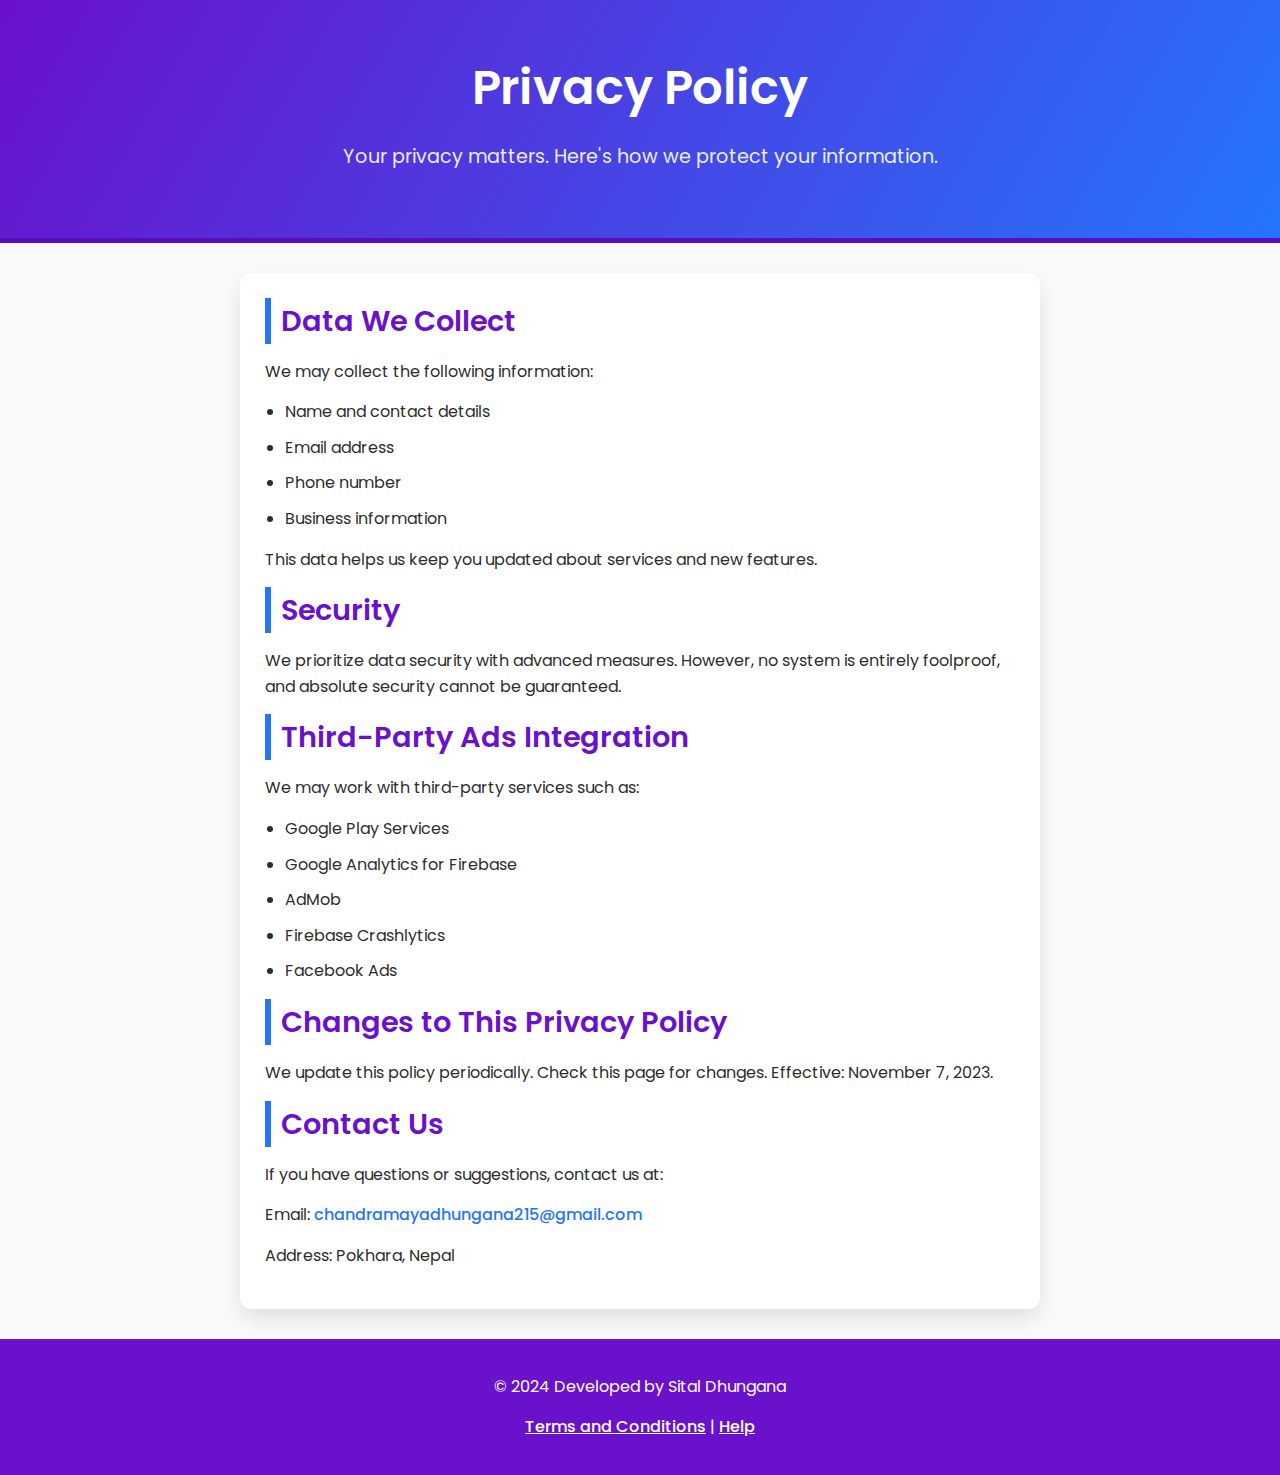
==== privacypolicy/index.html @ f4ea3caa "added" ====
<!DOCTYPE html>
<html lang="en">
<head>
    <meta charset="UTF-8">
    <meta name="viewport" content="width=device-width, initial-scale=1.0">
    <title>Privacy Policy</title>
    <link href="https://fonts.googleapis.com/css2?family=Poppins:wght@300;400;600&display=swap" rel="stylesheet">
    <style>
        /* General Reset */
        * {
            margin: 0;
            padding: 0;
            box-sizing: border-box;
        }

        body {
            font-family: 'Poppins', sans-serif;
            background-color: #f9fafb;
            color: #2d2d2d;
            line-height: 1.6;
            overflow-x: hidden;
        }

        header {
            background: linear-gradient(120deg, #6a11cb, #2575fc);
            color: #fff;
            padding: 50px 20px;
            text-align: center;
            border-bottom: 5px solid #5a0dbb;
            animation: fadeIn 1s ease-in-out;
        }

        header h1 {
            font-size: 3rem;
            font-weight: 600;
            margin-bottom: 10px;
            animation: slideIn 1.2s ease-in-out;
        }

        header p {
            font-size: 1.2rem;
            opacity: 0.9;
            animation: fadeIn 1.5s ease-in-out;
        }

        .container {
            max-width: 800px;
            margin: 30px auto;
            background: #ffffff;
            border-radius: 12px;
            box-shadow: 0px 10px 20px rgba(0, 0, 0, 0.1);
            padding: 25px;
            animation: slideUp 1s ease-in-out;
        }

        h2 {
            color: #6a11cb;
            margin-bottom: 15px;
            font-size: 1.8rem;
            font-weight: 600;
            border-left: 6px solid #2575fc;
            padding-left: 10px;
        }

        p, ul {
            margin: 15px 0;
            font-size: 1rem;
        }

        ul {
            padding-left: 20px;
        }

        ul li {
            margin-bottom: 10px;
        }

        a {
            color: #2575fc;
            text-decoration: none;
            font-weight: 500;
        }

        a:hover {
            text-decoration: underline;
        }

        footer {
            text-align: center;
            padding: 20px 0;
            background: #6a11cb;
            color: #fff;
            margin-top: 20px;
            font-size: 0.9rem;
        }

        footer a {
            color: #fff;
            text-decoration: underline;
        }

        .back-to-top {
            position: fixed;
            bottom: 20px;
            right: 20px;
            background: #6a11cb;
            color: white;
            padding: 14px 16px;
            border-radius: 50%;
            font-size: 1.5rem;
            cursor: pointer;
            box-shadow: 0px 4px 15px rgba(0, 0, 0, 0.2);
            display: none;
            animation: fadeIn 0.5s ease-in-out;
        }

        /* Animations */
        @keyframes fadeIn {
            from {
                opacity: 0;
            }
            to {
                opacity: 1;
            }
        }

        @keyframes slideIn {
            from {
                transform: translateX(-100%);
                opacity: 0;
            }
            to {
                transform: translateX(0);
                opacity: 1;
            }
        }

        @keyframes slideUp {
            from {
                transform: translateY(50px);
                opacity: 0;
            }
            to {
                transform: translateY(0);
                opacity: 1;
            }
        }

        /* Responsive Design */
        @media (max-width: 768px) {
            header h1 {
                font-size: 2.4rem;
            }

            header p {
                font-size: 1rem;
            }

            h2 {
                font-size: 1.5rem;
            }
        }
    </style>
</head>
<body>

<header>
    <h1>Privacy Policy</h1>
    <p>Your privacy matters. Here's how we protect your information.</p>
</header>

<div class="container">
    <h2>Data We Collect</h2>
    <p>We may collect the following information:</p>
    <ul>
        <li>Name and contact details</li>
        <li>Email address</li>
        <li>Phone number</li>
        <li>Business information</li>
    </ul>
    <p>This data helps us keep you updated about services and new features.</p>

    <h2>Security</h2>
    <p>We prioritize data security with advanced measures. However, no system is entirely foolproof, and absolute security cannot be guaranteed.</p>

    <h2>Third-Party Ads Integration</h2>
    <p>We may work with third-party services such as:</p>
    <ul>
        <li>Google Play Services</li>
        <li>Google Analytics for Firebase</li>
        <li>AdMob</li>
        <li>Firebase Crashlytics</li>
        <li>Facebook Ads</li>
    </ul>

    <h2>Changes to This Privacy Policy</h2>
    <p>We update this policy periodically. Check this page for changes. Effective: November 7, 2023.</p>

    <h2>Contact Us</h2>
    <p>If you have questions or suggestions, contact us at:</p>
    <p>Email: <a href="mailto:chandramayadhungana215@gmail.com">chandramayadhungana215@gmail.com</a></p>
    <p>Address: Pokhara, Nepal</p>
</div>

<footer>
    <p>© 2024 Developed by Sital Dhungana</p>
    <p><a href="#">Terms and Conditions</a> | <a href="#">Help</a></p>
</footer>

<div class="back-to-top" id="backToTop">↑</div>

<script>
    // Back-to-Top Button Logic
    const backToTop = document.getElementById('backToTop');
    window.onscroll = function () {
        if (window.scrollY > 200) {
            backToTop.style.display = 'block';
        } else {
            backToTop.style.display = 'none';
        }
    };

    backToTop.onclick = function () {
        window.scrollTo({ top: 0, behavior: 'smooth' });
    };
</script>

</body>
</html>
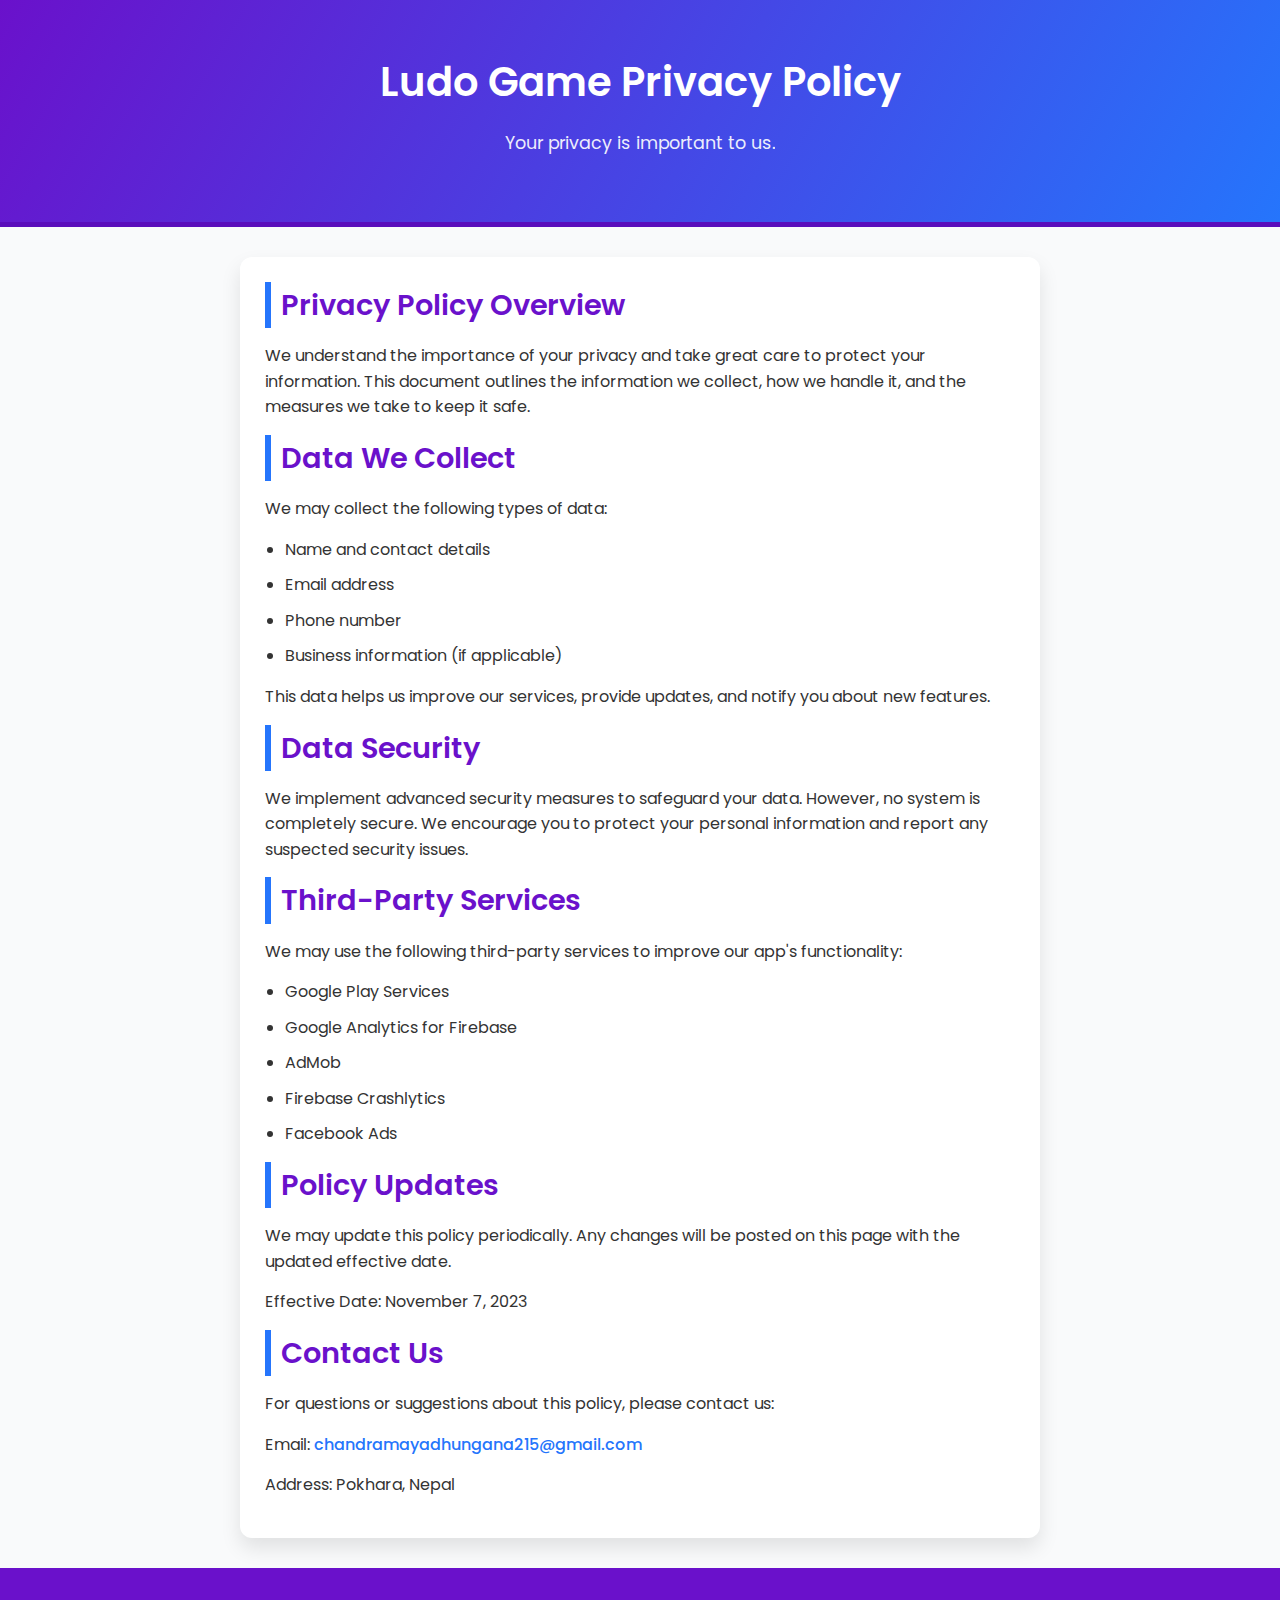
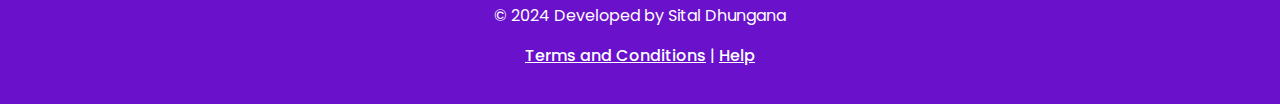
==== commit 920603f1: "privacy policy" ====
--- a/privacypolicy/index.html
+++ b/privacypolicy/index.html
@@ -3,7 +3,8 @@
 <head>
     <meta charset="UTF-8">
     <meta name="viewport" content="width=device-width, initial-scale=1.0">
-    <title>Privacy Policy</title>
+    <meta name="description" content="Privacy Policy: Learn how we collect, use, and protect your information for the Ludo Game.">
+    <title>Ludo Game Privacy Policy</title>
     <link href="https://fonts.googleapis.com/css2?family=Poppins:wght@300;400;600&display=swap" rel="stylesheet">
     <style>
         /* General Reset */
@@ -16,7 +17,7 @@
         body {
             font-family: 'Poppins', sans-serif;
             background-color: #f9fafb;
-            color: #2d2d2d;
+            color: #333;
             line-height: 1.6;
             overflow-x: hidden;
         }
@@ -24,33 +25,30 @@
         header {
             background: linear-gradient(120deg, #6a11cb, #2575fc);
             color: #fff;
+            text-align: center;
             padding: 50px 20px;
-            text-align: center;
             border-bottom: 5px solid #5a0dbb;
-            animation: fadeIn 1s ease-in-out;
         }
 
         header h1 {
-            font-size: 3rem;
+            font-size: 2.5rem;
             font-weight: 600;
-            margin-bottom: 10px;
-            animation: slideIn 1.2s ease-in-out;
+            margin-bottom: 15px;
         }
 
         header p {
-            font-size: 1.2rem;
+            font-size: 1.1rem;
             opacity: 0.9;
-            animation: fadeIn 1.5s ease-in-out;
         }
 
         .container {
             max-width: 800px;
             margin: 30px auto;
-            background: #ffffff;
+            background: #fff;
             border-radius: 12px;
             box-shadow: 0px 10px 20px rgba(0, 0, 0, 0.1);
             padding: 25px;
-            animation: slideUp 1s ease-in-out;
+            overflow: hidden;
         }
 
         h2 {
@@ -73,6 +71,7 @@
 
         ul li {
             margin-bottom: 10px;
+            list-style: disc;
         }
 
         a {
@@ -90,7 +89,6 @@
             padding: 20px 0;
             background: #6a11cb;
             color: #fff;
-            margin-top: 20px;
             font-size: 0.9rem;
         }
 
@@ -105,51 +103,24 @@
             right: 20px;
             background: #6a11cb;
             color: white;
-            padding: 14px 16px;
+            padding: 12px 14px;
             border-radius: 50%;
             font-size: 1.5rem;
             cursor: pointer;
             box-shadow: 0px 4px 15px rgba(0, 0, 0, 0.2);
             display: none;
-            animation: fadeIn 0.5s ease-in-out;
-        }
-
-        /* Animations */
-        @keyframes fadeIn {
-            from {
-                opacity: 0;
-            }
-            to {
-                opacity: 1;
-            }
-        }
-
-        @keyframes slideIn {
-            from {
-                transform: translateX(-100%);
-                opacity: 0;
-            }
-            to {
-                transform: translateX(0);
-                opacity: 1;
-            }
-        }
-
-        @keyframes slideUp {
-            from {
-                transform: translateY(50px);
-                opacity: 0;
-            }
-            to {
-                transform: translateY(0);
-                opacity: 1;
-            }
+            border: none;
+            transition: all 0.3s ease;
+        }
+
+        .back-to-top:hover {
+            background: #5a0dbb;
         }
 
         /* Responsive Design */
         @media (max-width: 768px) {
             header h1 {
-                font-size: 2.4rem;
+                font-size: 2rem;
             }
 
             header p {
@@ -165,64 +136,82 @@
 <body>
 
 <header>
-    <h1>Privacy Policy</h1>
-    <p>Your privacy matters. Here's how we protect your information.</p>
+    <h1>Ludo Game Privacy Policy</h1>
+    <p>Your privacy is important to us.</p>
 </header>
 
-<div class="container">
-    <h2>Data We Collect</h2>
-    <p>We may collect the following information:</p>
-    <ul>
-        <li>Name and contact details</li>
-        <li>Email address</li>
-        <li>Phone number</li>
-        <li>Business information</li>
-    </ul>
-    <p>This data helps us keep you updated about services and new features.</p>
-
-    <h2>Security</h2>
-    <p>We prioritize data security with advanced measures. However, no system is entirely foolproof, and absolute security cannot be guaranteed.</p>
-
-    <h2>Third-Party Ads Integration</h2>
-    <p>We may work with third-party services such as:</p>
-    <ul>
-        <li>Google Play Services</li>
-        <li>Google Analytics for Firebase</li>
-        <li>AdMob</li>
-        <li>Firebase Crashlytics</li>
-        <li>Facebook Ads</li>
-    </ul>
-
-    <h2>Changes to This Privacy Policy</h2>
-    <p>We update this policy periodically. Check this page for changes. Effective: November 7, 2023.</p>
-
-    <h2>Contact Us</h2>
-    <p>If you have questions or suggestions, contact us at:</p>
-    <p>Email: <a href="mailto:chandramayadhungana215@gmail.com">chandramayadhungana215@gmail.com</a></p>
-    <p>Address: Pokhara, Nepal</p>
-</div>
+<main class="container">
+    <section>
+        <h2>Privacy Policy Overview</h2>
+        <p>
+            We understand the importance of your privacy and take great care to protect your information. This document outlines the information we collect, how we handle it, and the measures we take to keep it safe.
+        </p>
+    </section>
+
+    <section>
+        <h2>Data We Collect</h2>
+        <p>We may collect the following types of data:</p>
+        <ul>
+            <li>Name and contact details</li>
+            <li>Email address</li>
+            <li>Phone number</li>
+            <li>Business information (if applicable)</li>
+        </ul>
+        <p>This data helps us improve our services, provide updates, and notify you about new features.</p>
+    </section>
+
+    <section>
+        <h2>Data Security</h2>
+        <p>
+            We implement advanced security measures to safeguard your data. However, no system is completely secure. We encourage you to protect your personal information and report any suspected security issues.
+        </p>
+    </section>
+
+    <section>
+        <h2>Third-Party Services</h2>
+        <p>We may use the following third-party services to improve our app's functionality:</p>
+        <ul>
+            <li>Google Play Services</li>
+            <li>Google Analytics for Firebase</li>
+            <li>AdMob</li>
+            <li>Firebase Crashlytics</li>
+            <li>Facebook Ads</li>
+        </ul>
+    </section>
+
+    <section>
+        <h2>Policy Updates</h2>
+        <p>
+            We may update this policy periodically. Any changes will be posted on this page with the updated effective date.
+        </p>
+        <p>Effective Date: November 7, 2023</p>
+    </section>
+
+    <section>
+        <h2>Contact Us</h2>
+        <p>For questions or suggestions about this policy, please contact us:</p>
+        <p>Email: <a href="mailto:chandramayadhungana215@gmail.com">chandramayadhungana215@gmail.com</a></p>
+        <p>Address: Pokhara, Nepal</p>
+    </section>
+</main>
 
 <footer>
     <p>© 2024 Developed by Sital Dhungana</p>
     <p><a href="#">Terms and Conditions</a> | <a href="#">Help</a></p>
 </footer>
 
-<div class="back-to-top" id="backToTop">↑</div>
+<button class="back-to-top" id="backToTop" aria-label="Back to top">↑</button>
 
 <script>
     // Back-to-Top Button Logic
     const backToTop = document.getElementById('backToTop');
-    window.onscroll = function () {
-        if (window.scrollY > 200) {
-            backToTop.style.display = 'block';
-        } else {
-            backToTop.style.display = 'none';
-        }
-    };
-
-    backToTop.onclick = function () {
+    window.addEventListener('scroll', () => {
+        backToTop.style.display = window.scrollY > 200 ? 'block' : 'none';
+    });
+
+    backToTop.addEventListener('click', () => {
         window.scrollTo({ top: 0, behavior: 'smooth' });
-    };
+    });
 </script>
 
 </body>
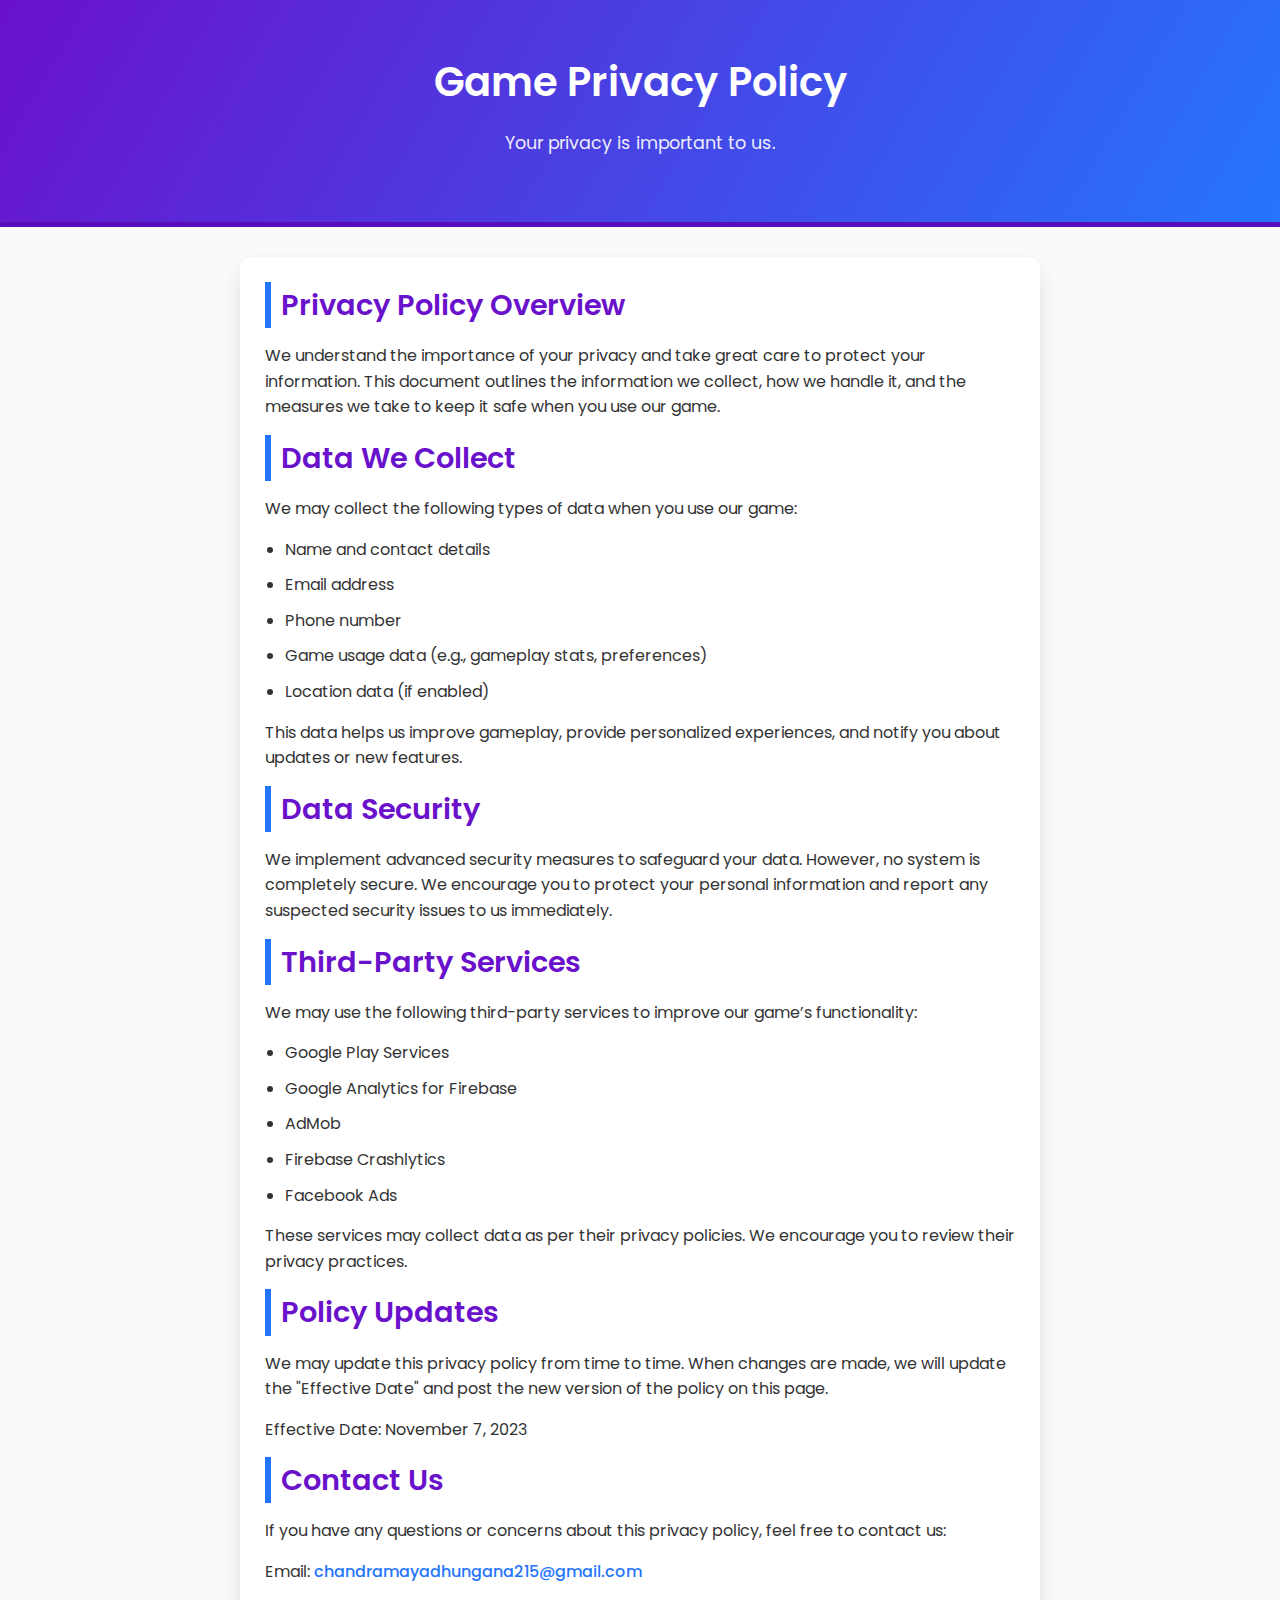
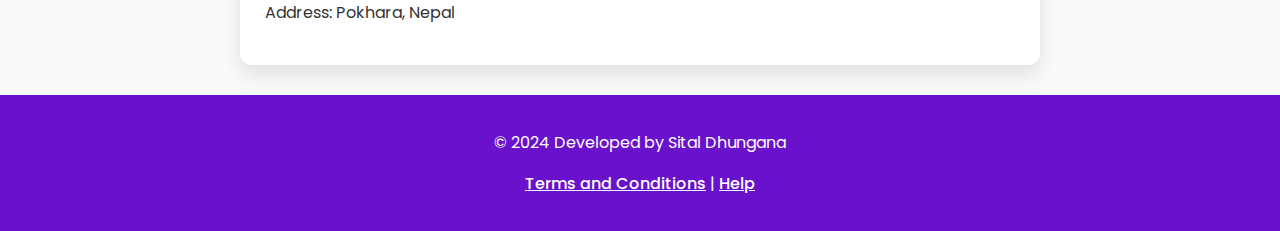
==== commit f753125c: "updated code" ====
--- a/privacypolicy/index.html
+++ b/privacypolicy/index.html
@@ -3,8 +3,8 @@
 <head>
     <meta charset="UTF-8">
     <meta name="viewport" content="width=device-width, initial-scale=1.0">
-    <meta name="description" content="Privacy Policy: Learn how we collect, use, and protect your information for the Ludo Game.">
-    <title>Ludo Game Privacy Policy</title>
+    <meta name="description" content="Privacy Policy: Learn how we collect, use, and protect your information for our game.">
+    <title>Game Privacy Policy</title>
     <link href="https://fonts.googleapis.com/css2?family=Poppins:wght@300;400;600&display=swap" rel="stylesheet">
     <style>
         /* General Reset */
@@ -136,7 +136,7 @@
 <body>
 
 <header>
-    <h1>Ludo Game Privacy Policy</h1>
+    <h1>Game Privacy Policy</h1>
     <p>Your privacy is important to us.</p>
 </header>
 
@@ -144,32 +144,33 @@
     <section>
         <h2>Privacy Policy Overview</h2>
         <p>
-            We understand the importance of your privacy and take great care to protect your information. This document outlines the information we collect, how we handle it, and the measures we take to keep it safe.
+            We understand the importance of your privacy and take great care to protect your information. This document outlines the information we collect, how we handle it, and the measures we take to keep it safe when you use our game.
         </p>
     </section>
 
     <section>
         <h2>Data We Collect</h2>
-        <p>We may collect the following types of data:</p>
+        <p>We may collect the following types of data when you use our game:</p>
         <ul>
             <li>Name and contact details</li>
             <li>Email address</li>
             <li>Phone number</li>
-            <li>Business information (if applicable)</li>
+            <li>Game usage data (e.g., gameplay stats, preferences)</li>
+            <li>Location data (if enabled)</li>
         </ul>
-        <p>This data helps us improve our services, provide updates, and notify you about new features.</p>
+        <p>This data helps us improve gameplay, provide personalized experiences, and notify you about updates or new features.</p>
     </section>
 
     <section>
         <h2>Data Security</h2>
         <p>
-            We implement advanced security measures to safeguard your data. However, no system is completely secure. We encourage you to protect your personal information and report any suspected security issues.
+            We implement advanced security measures to safeguard your data. However, no system is completely secure. We encourage you to protect your personal information and report any suspected security issues to us immediately.
         </p>
     </section>
 
     <section>
         <h2>Third-Party Services</h2>
-        <p>We may use the following third-party services to improve our app's functionality:</p>
+        <p>We may use the following third-party services to improve our game’s functionality:</p>
         <ul>
             <li>Google Play Services</li>
             <li>Google Analytics for Firebase</li>
@@ -177,19 +178,20 @@
             <li>Firebase Crashlytics</li>
             <li>Facebook Ads</li>
         </ul>
+        <p>These services may collect data as per their privacy policies. We encourage you to review their privacy practices.</p>
     </section>
 
     <section>
         <h2>Policy Updates</h2>
         <p>
-            We may update this policy periodically. Any changes will be posted on this page with the updated effective date.
+            We may update this privacy policy from time to time. When changes are made, we will update the "Effective Date" and post the new version of the policy on this page.
         </p>
         <p>Effective Date: November 7, 2023</p>
     </section>
 
     <section>
         <h2>Contact Us</h2>
-        <p>For questions or suggestions about this policy, please contact us:</p>
+        <p>If you have any questions or concerns about this privacy policy, feel free to contact us:</p>
         <p>Email: <a href="mailto:chandramayadhungana215@gmail.com">chandramayadhungana215@gmail.com</a></p>
         <p>Address: Pokhara, Nepal</p>
     </section>
